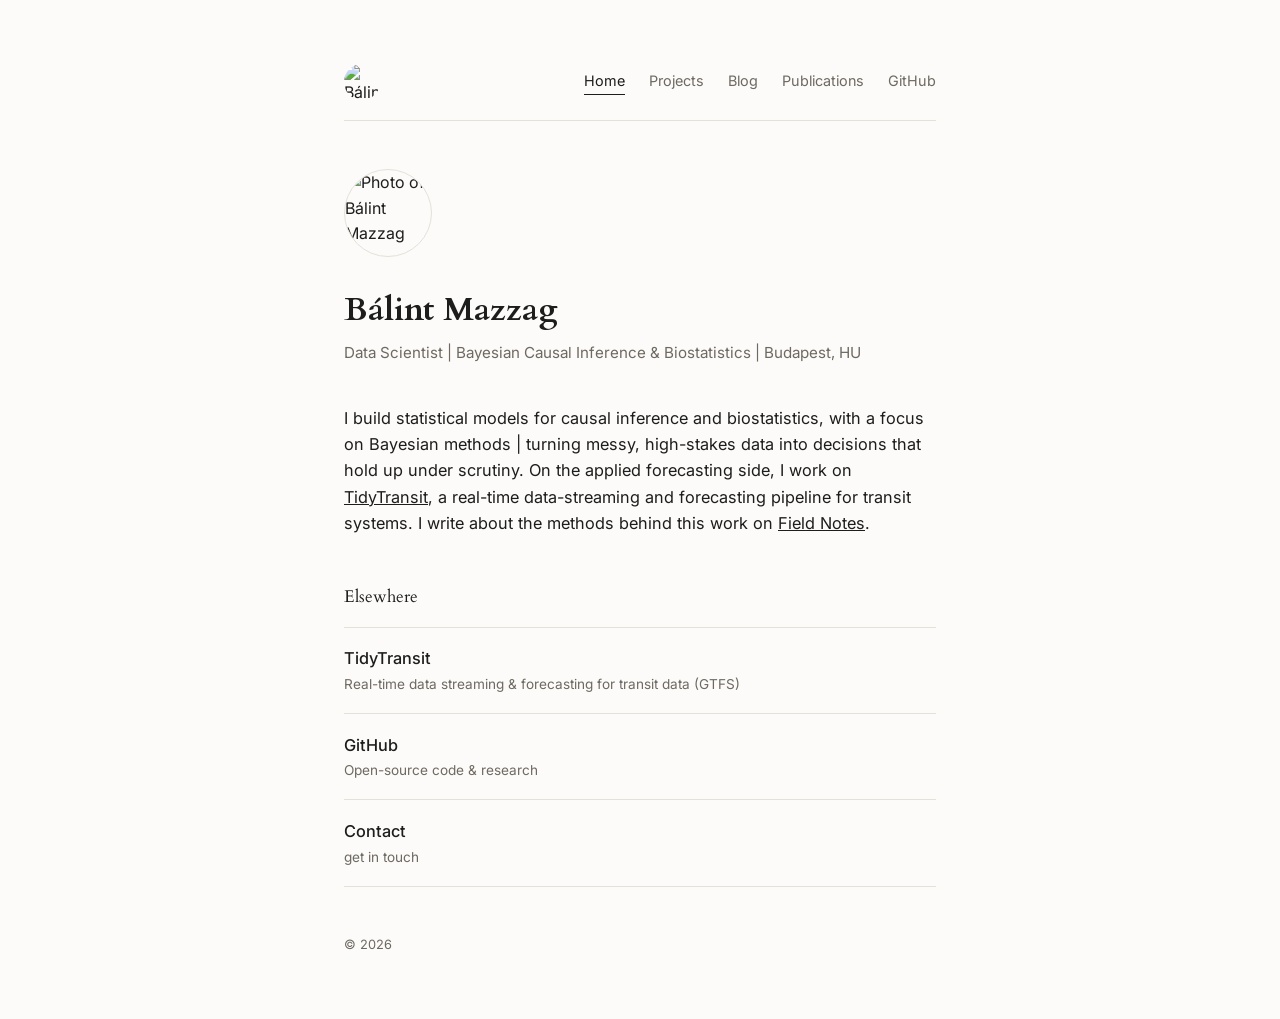
==== index.html @ 7d6cf8bb "initial commit website setup" ====
<!DOCTYPE html>
<html lang="en">
<head>
<meta charset="UTF-8">
<meta name="viewport" content="width=device-width, initial-scale=1.0">
<title>Bálint Mazzag</title>
<meta name="description" content="Data scientist working on Bayesian causal inference, biostatistics, and applied forecasting.">
<link rel="icon" type="image/png" href="logo.png">

<meta property="og:title" content="Bálint Mazzag — Data Scientist">
<meta property="og:description" content="Bayesian causal inference, biostatistics, and applied forecasting.">
<meta property="og:type" content="website">
<meta property="og:url" content="https://balintmazzag.com/">
<meta property="og:image" content="https://balintmazzag.com/logo.png">
<meta name="twitter:card" content="summary">
<meta name="twitter:title" content="Bálint Mazzag — Data Scientist">
<meta name="twitter:description" content="Bayesian causal inference, biostatistics, and applied forecasting.">
<meta name="twitter:image" content="https://balintmazzag.com/logo.png">
<link rel="preconnect" href="https://fonts.googleapis.com">
<link href="https://fonts.googleapis.com/css2?family=Cardo:wght@400;700&family=Inter:wght@400;500;600&display=swap" rel="stylesheet">
<link rel="stylesheet" href="styles.css">
</head>
<body>
<div class="wrap">

  <header class="site-header">
    <a class="site-brand" href="index.html">
      <img src="logo.png" alt="Bálint Mazzag logo">
    </a>
    <nav class="site-nav">
      <a href="index.html" class="active">Home</a>
      <a href="projects.html">Projects</a>
      <a href="https://blog.balintmazzag.com" target="_blank" rel="noopener">Blog</a>
      <a href="publications.html">Publications</a>
      <a href="https://github.com/yourusername" target="_blank" rel="noopener">GitHub</a>
    </nav>
  </header>

  <div class="hero">
    <img class="logo" src="logo.png" alt="Photo of Bálint Mazzag">
    <div class="hero-text">
      <!-- REPLACE: swap in your real name/tagline -->
      <h1>Bálint Mazzag</h1>
      <p class="tagline">Data Scientist | Bayesian Causal Inference &amp; Biostatistics | Budapest, HU</p>
    </div>
  </div>

  <p class="bio">
    I build statistical models for causal inference and biostatistics, with a focus on Bayesian
    methods | turning messy, high-stakes data into decisions that hold up under scrutiny. On the
    applied forecasting side, I work on
    <a href="https://tidytransit.balintmazzag.com" style="color: inherit;">TidyTransit</a>, a
    real-time data-streaming and forecasting pipeline for transit systems. I write about the methods
    behind this work on <a href="https://blog.balintmazzag.com" style="color: inherit;">Field Notes</a>.
  </p>

  <div class="section-label">Elsewhere</div>
  <div class="list">
    <a class="list-row" href="https://tidytransit.balintmazzag.com" target="_blank" rel="noopener">
      <div class="list-main">
        <div class="label">TidyTransit</div>
        <div class="desc">Real-time data streaming &amp; forecasting for transit data (GTFS)</div>
      </div>
    </a>
    <a class="list-row" href="https://github.com/yourusername" target="_blank" rel="noopener">
      <div class="list-main">
        <div class="label">GitHub</div>
        <div class="desc">Open-source code &amp; research</div>
      </div>
    </a>
    <a class="list-row" href="mailto:you@example.com">
      <div class="list-main">
        <div class="label">Contact</div>
        <div class="desc">get in touch</div>
      </div>
    </a>
  </div>

  <footer class="site-footer">© 2026</footer>

</div>
</body>
</html>
---- styles.css ----
/* ===================================================================
   Bálint Mazzag — shared stylesheet
   Mobile-first: base rules target small screens. The single
   min-width breakpoint below layers on desktop enhancements.
   =================================================================== */

:root {
  --paper: #FCFBF9;
  --card: #FFFFFF;
  --ink: #1D1D1B;
  --muted: #6E6A62;
  --border: #E4E1D9;
  --radius: 6px;
}

* { box-sizing: border-box; }

body {
  margin: 0;
  background: var(--paper);
  color: var(--ink);
  font-family: 'Inter', sans-serif;
  line-height: 1.6;
  font-size: 15px;
}

.wrap {
  max-width: 640px;
  margin: 0 auto;
  padding: 2rem 1.25rem 2.5rem;
}

/* ---- Header / nav (shared across all pages) ---- */
header.site-header {
  display: flex;
  justify-content: space-between;
  align-items: center;
  flex-wrap: wrap;
  gap: 0.75rem;
  border-bottom: 1px solid var(--border);
  padding-bottom: 1rem;
  margin-bottom: 2rem;
}

.site-brand {
  display: flex;
  align-items: center;
  text-decoration: none;
  color: var(--ink);
}

.site-brand img {
  width: 32px;
  height: 32px;
  border-radius: 50%;
  object-fit: cover;
  display: block;
}

nav.site-nav {
  display: flex;
  flex-wrap: wrap;
  row-gap: 0.5rem;
  column-gap: 1rem;
  font-size: 0.82rem;
}

nav.site-nav a {
  text-decoration: none;
  color: var(--muted);
  border-bottom: 1px solid transparent;
  padding-bottom: 2px;
  transition: color 0.15s ease, border-color 0.15s ease;
}

nav.site-nav a:hover,
nav.site-nav a:focus-visible {
  color: var(--ink);
}

nav.site-nav a.active {
  color: var(--ink);
  border-color: var(--ink);
}

/* ---- Hero (home page only) ---- */
.hero {
  display: flex;
  align-items: center;
  gap: 1.25rem;
  margin-bottom: 2rem;
  flex-wrap: wrap;
}

.hero img.logo {
  width: 72px;
  height: 72px;
  border-radius: 50%;
  object-fit: cover;
  border: 1px solid var(--border);
  flex-shrink: 0;
}

.hero-text h1 {
  font-family: 'Cardo', serif;
  font-size: 1.55rem;
  font-weight: 700;
  margin: 0 0 0.3rem;
}

.hero-text .tagline {
  color: var(--muted);
  font-size: 0.85rem;
  margin: 0;
}

p.bio {
  font-size: 0.98rem;
  color: var(--ink);
  max-width: 58ch;
  margin: 0 0 2.25rem;
}

.section-label {
  font-family: 'Cardo', serif;
  font-size: 1rem;
  color: var(--ink);
  margin-bottom: 0.85rem;
}

/* ---- Page title + intro (Projects / Publications) ---- */
h1.page-title {
  font-family: 'Cardo', serif;
  font-size: 1.5rem;
  font-weight: 700;
  margin: 0 0 0.65rem;
}

p.intro {
  color: var(--muted);
  max-width: 58ch;
  margin: 0 0 2rem;
  font-size: 0.95rem;
}

/* ---- Shared row-list component (Home "Elsewhere" + Projects) ---- */
.list {
  border-top: 1px solid var(--border);
}

.list-row {
  display: flex;
  flex-direction: column;
  gap: 0.4rem;
  padding: 1rem 0;
  text-decoration: none;
  color: inherit;
  border-bottom: 1px solid var(--border);
  transition: opacity 0.15s ease;
}

.list-row:hover,
.list-row:focus-visible {
  opacity: 0.65;
  outline: none;
}

.list-main .label {
  font-weight: 500;
  font-size: 0.98rem;
  margin-bottom: 0.15rem;
}

.list-main .desc {
  font-size: 0.82rem;
  color: var(--muted);
}

.status-tag {
  align-self: flex-start;
  font-size: 0.72rem;
  letter-spacing: 0.05em;
  text-transform: uppercase;
  color: var(--muted);
  border: 1px solid var(--border);
  padding: 0.25rem 0.6rem;
  border-radius: 999px;
  white-space: nowrap;
}

/* ---- Publications: citation-style rows ---- */
.pub-list {
  border-top: 1px solid var(--border);
}

.pub-row {
  display: block;
  padding: 1rem 0;
  text-decoration: none;
  color: inherit;
  border-bottom: 1px solid var(--border);
  transition: opacity 0.15s ease;
}

.pub-row:hover,
.pub-row:focus-visible {
  opacity: 0.65;
  outline: none;
}

.pub-title {
  font-family: 'Cardo', serif;
  font-size: 1rem;
  margin-bottom: 0.3rem;
}

.pub-meta {
  font-size: 0.82rem;
  color: var(--muted);
}

footer.site-footer {
  margin-top: 2.5rem;
  font-size: 0.8rem;
  color: var(--muted);
}

/* ===================================================================
   Desktop enhancement layer — everything above already works
   standalone on mobile; this just gives it more room to breathe.
   =================================================================== */
@media (min-width: 640px) {
  body { font-size: 16px; }

  .wrap { padding: 4rem 1.5rem 4rem; }

  header.site-header {
    margin-bottom: 3rem;
    padding-bottom: 1.25rem;
  }

  .site-brand img { width: 36px; height: 36px; }

  nav.site-nav {
    font-size: 0.9rem;
    column-gap: 1.5rem;
  }

  .hero {
    gap: 1.75rem;
    margin-bottom: 2.5rem;
  }

  .hero img.logo { width: 88px; height: 88px; }

  .hero-text h1 { font-size: 2rem; }
  .hero-text .tagline { font-size: 0.95rem; }

  p.bio {
    font-size: 1.02rem;
    margin-bottom: 3rem;
  }

  .section-label {
    font-size: 1.05rem;
    margin-bottom: 1rem;
  }

  h1.page-title {
    font-size: 1.8rem;
    margin-bottom: 0.75rem;
  }

  p.intro {
    font-size: 1rem;
    margin-bottom: 2.5rem;
  }

  .list-row {
    flex-direction: row;
    justify-content: space-between;
    align-items: center;
    gap: 1rem;
    padding: 1.1rem 0;
  }

  .status-tag { align-self: center; }

  .list-main .label { font-size: 1.02rem; }
  .list-main .desc { font-size: 0.85rem; }

  .pub-row { padding: 1.15rem 0; }
  .pub-title { font-size: 1.05rem; }
  .pub-meta { font-size: 0.85rem; }

  footer.site-footer { margin-top: 3rem; }
}
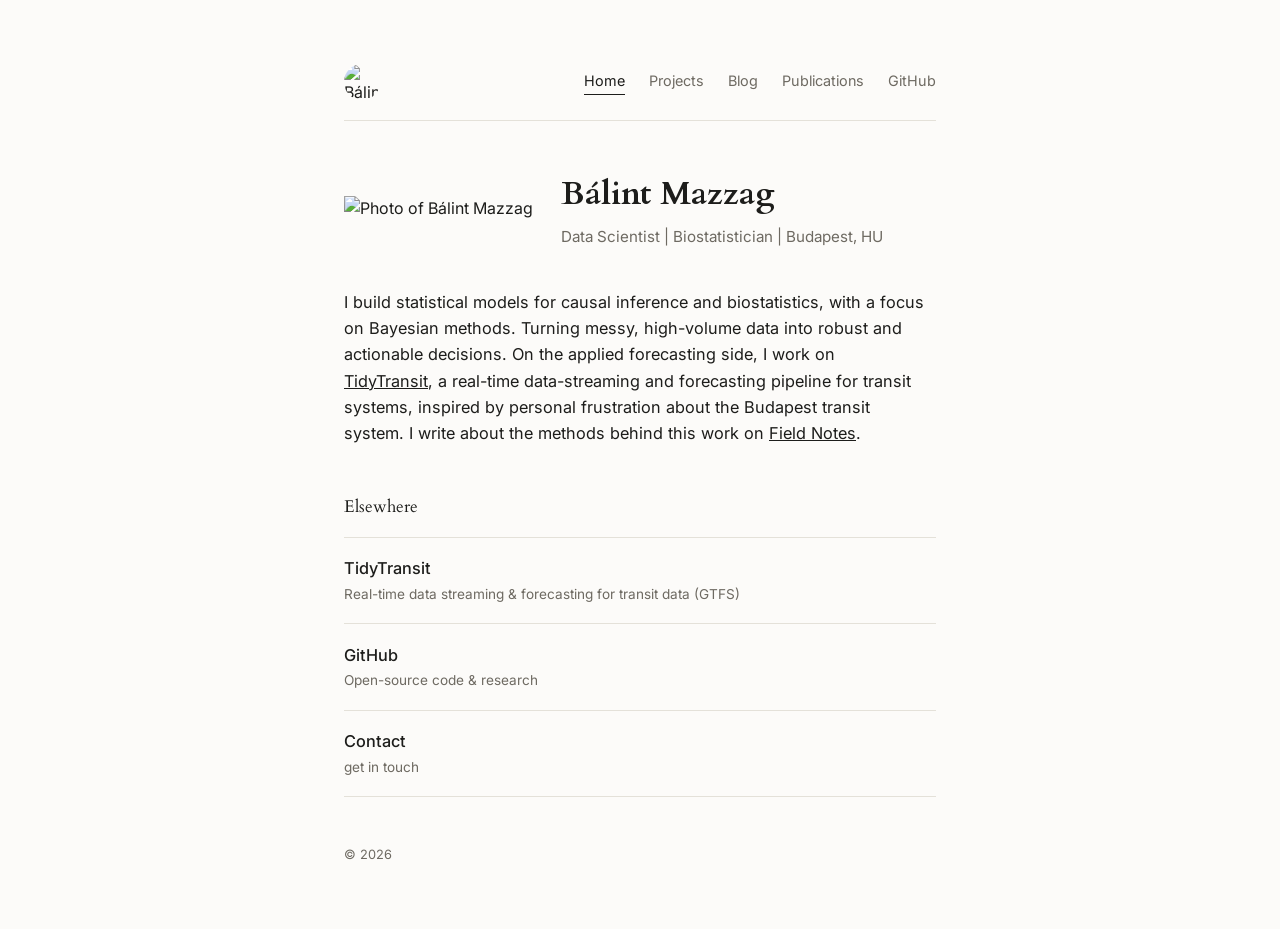
==== commit 025ef89c: "update website" ====
--- a/index.html
+++ b/index.html
@@ -32,25 +32,24 @@
       <a href="projects.html">Projects</a>
       <a href="https://blog.balintmazzag.com" target="_blank" rel="noopener">Blog</a>
       <a href="publications.html">Publications</a>
-      <a href="https://github.com/yourusername" target="_blank" rel="noopener">GitHub</a>
+      <a href="https://github.com/mbalint9901" target="_blank" rel="noopener">GitHub</a>
     </nav>
   </header>
 
   <div class="hero">
-    <img class="logo" src="logo.png" alt="Photo of Bálint Mazzag">
+    <img class="portrait" src="portrait.jpg" alt="Photo of Bálint Mazzag">
     <div class="hero-text">
-      <!-- REPLACE: swap in your real name/tagline -->
       <h1>Bálint Mazzag</h1>
-      <p class="tagline">Data Scientist | Bayesian Causal Inference &amp; Biostatistics | Budapest, HU</p>
+      <p class="tagline">Data Scientist | Biostatistician | Budapest, HU</p>
     </div>
   </div>
 
   <p class="bio">
     I build statistical models for causal inference and biostatistics, with a focus on Bayesian
-    methods | turning messy, high-stakes data into decisions that hold up under scrutiny. On the
+    methods. Turning messy, high-volume data into robust and actionable decisions. On the
     applied forecasting side, I work on
     <a href="https://tidytransit.balintmazzag.com" style="color: inherit;">TidyTransit</a>, a
-    real-time data-streaming and forecasting pipeline for transit systems. I write about the methods
+    real-time data-streaming and forecasting pipeline for transit systems, inspired by personal frustration about the Budapest transit system. I write about the methods
     behind this work on <a href="https://blog.balintmazzag.com" style="color: inherit;">Field Notes</a>.
   </p>
 
@@ -62,13 +61,13 @@
         <div class="desc">Real-time data streaming &amp; forecasting for transit data (GTFS)</div>
       </div>
     </a>
-    <a class="list-row" href="https://github.com/yourusername" target="_blank" rel="noopener">
+    <a class="list-row" href="https://github.com/mbalint9901" target="_blank" rel="noopener">
       <div class="list-main">
         <div class="label">GitHub</div>
         <div class="desc">Open-source code &amp; research</div>
       </div>
     </a>
-    <a class="list-row" href="mailto:you@example.com">
+    <a class="list-row" href="mailto:mbalint9901@gmail.com">
       <div class="list-main">
         <div class="label">Contact</div>
         <div class="desc">get in touch</div>
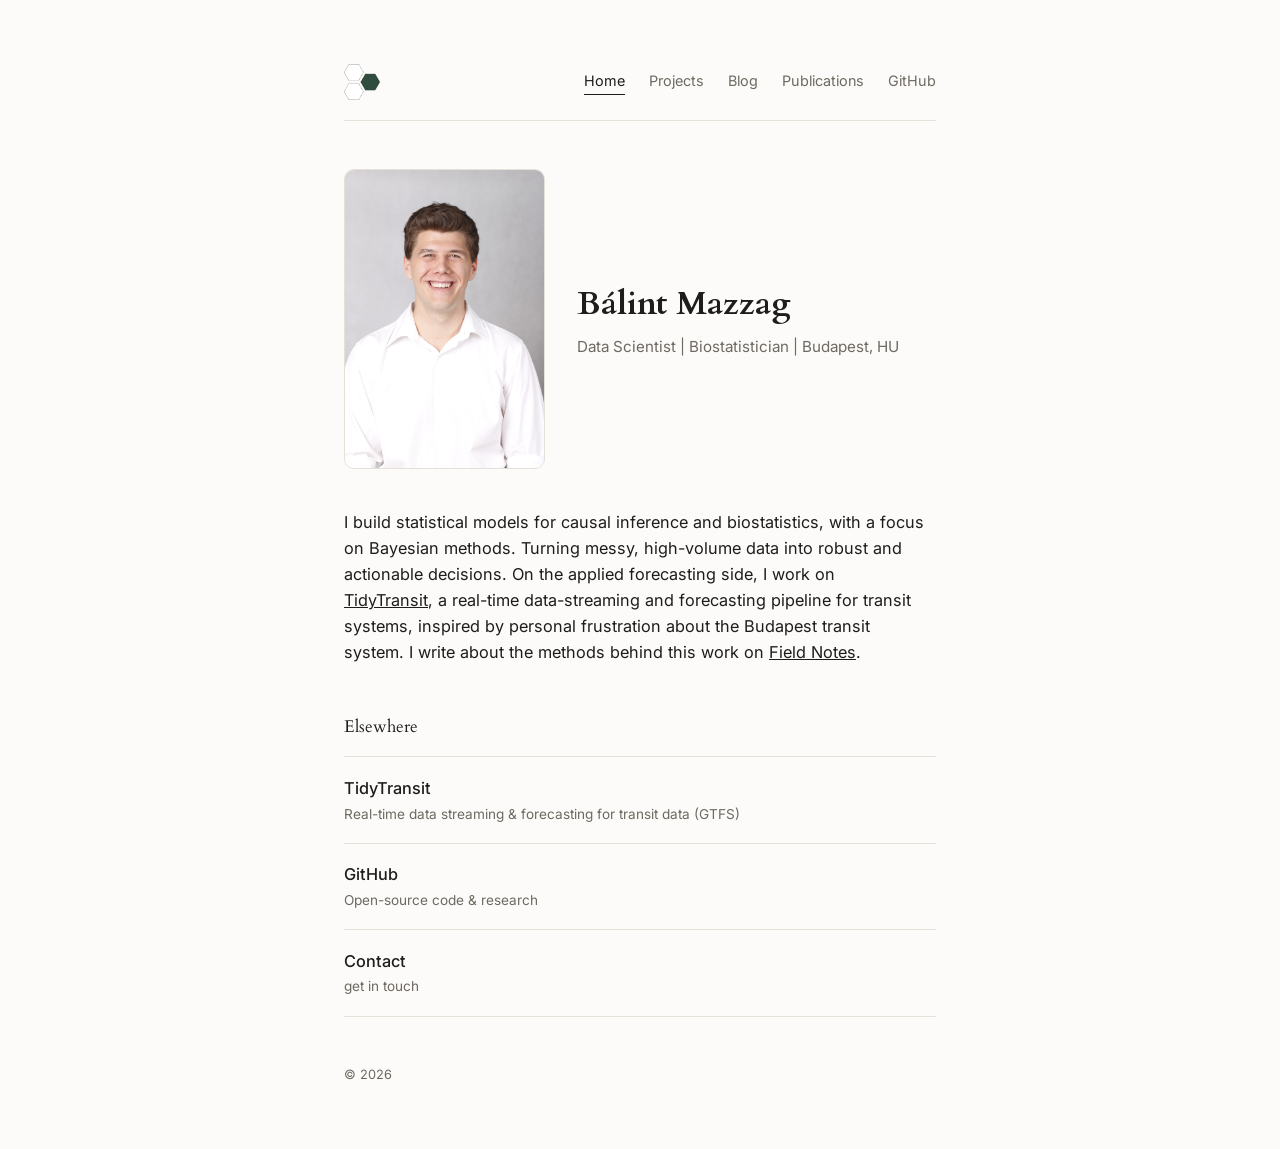
==== commit f0a41a5f: "update links" ====
--- a/index.html
+++ b/index.html
@@ -5,27 +5,27 @@
 <meta name="viewport" content="width=device-width, initial-scale=1.0">
 <title>Bálint Mazzag</title>
 <meta name="description" content="Data scientist working on Bayesian causal inference, biostatistics, and applied forecasting.">
-<link rel="icon" type="image/png" href="logo.png">
+<link rel="icon" type="image/png" href="assets/images/logo.png">
 
 <meta property="og:title" content="Bálint Mazzag — Data Scientist">
 <meta property="og:description" content="Bayesian causal inference, biostatistics, and applied forecasting.">
 <meta property="og:type" content="website">
 <meta property="og:url" content="https://balintmazzag.com/">
-<meta property="og:image" content="https://balintmazzag.com/logo.png">
+<meta property="og:image" content="https://balintmazzag.com/assets/images/logo.png">
 <meta name="twitter:card" content="summary">
 <meta name="twitter:title" content="Bálint Mazzag — Data Scientist">
 <meta name="twitter:description" content="Bayesian causal inference, biostatistics, and applied forecasting.">
-<meta name="twitter:image" content="https://balintmazzag.com/logo.png">
+<meta name="twitter:image" content="https://balintmazzag.com/assets/images/logo.png">
 <link rel="preconnect" href="https://fonts.googleapis.com">
 <link href="https://fonts.googleapis.com/css2?family=Cardo:wght@400;700&family=Inter:wght@400;500;600&display=swap" rel="stylesheet">
-<link rel="stylesheet" href="styles.css">
+<link rel="stylesheet" href="assets/css/styles.css">
 </head>
 <body>
 <div class="wrap">
 
   <header class="site-header">
     <a class="site-brand" href="index.html">
-      <img src="logo.png" alt="Bálint Mazzag logo">
+      <img src="assets/images/logo.png" alt="Bálint Mazzag logo">
     </a>
     <nav class="site-nav">
       <a href="index.html" class="active">Home</a>
@@ -37,7 +37,7 @@
   </header>
 
   <div class="hero">
-    <img class="portrait" src="portrait.jpg" alt="Photo of Bálint Mazzag">
+    <img class="portrait" src="assets/images/portrait.jpg" alt="Portrait photo">
     <div class="hero-text">
       <h1>Bálint Mazzag</h1>
       <p class="tagline">Data Scientist | Biostatistician | Budapest, HU</p>
--- a/assets/css/styles.css
+++ b/assets/css/styles.css
@@ -0,0 +1,298 @@
+/* ===================================================================
+   Bálint Mazzag — shared stylesheet
+   Mobile-first: base rules target small screens. The single
+   min-width breakpoint below layers on desktop enhancements.
+   =================================================================== */
+
+:root {
+  --paper: #FCFBF9;
+  --card: #FFFFFF;
+  --ink: #1D1D1B;
+  --muted: #6E6A62;
+  --border: #E4E1D9;
+  --radius: 6px;
+}
+
+* { box-sizing: border-box; }
+
+body {
+  margin: 0;
+  background: var(--paper);
+  color: var(--ink);
+  font-family: 'Inter', sans-serif;
+  line-height: 1.6;
+  font-size: 15px;
+}
+
+.wrap {
+  max-width: 640px;
+  margin: 0 auto;
+  padding: 2rem 1.25rem 2.5rem;
+}
+
+/* ---- Header / nav (shared across all pages) ---- */
+header.site-header {
+  display: flex;
+  justify-content: space-between;
+  align-items: center;
+  flex-wrap: wrap;
+  gap: 0.75rem;
+  border-bottom: 1px solid var(--border);
+  padding-bottom: 1rem;
+  margin-bottom: 2rem;
+}
+
+.site-brand {
+  display: flex;
+  align-items: center;
+  text-decoration: none;
+  color: var(--ink);
+}
+
+.site-brand img {
+  width: 32px;
+  height: 32px;
+  border-radius: 0;
+  object-fit: cover;
+  display: block;
+}
+
+nav.site-nav {
+  display: flex;
+  flex-wrap: wrap;
+  row-gap: 0.5rem;
+  column-gap: 1rem;
+  font-size: 0.82rem;
+}
+
+nav.site-nav a {
+  text-decoration: none;
+  color: var(--muted);
+  border-bottom: 1px solid transparent;
+  padding-bottom: 2px;
+  transition: color 0.15s ease, border-color 0.15s ease;
+}
+
+nav.site-nav a:hover,
+nav.site-nav a:focus-visible {
+  color: var(--ink);
+}
+
+nav.site-nav a.active {
+  color: var(--ink);
+  border-color: var(--ink);
+}
+
+/* ---- Hero (home page only) ---- */
+.hero {
+  display: flex;
+  flex-direction: column;
+  align-items: flex-start;
+  gap: 1.25rem;
+  margin-bottom: 2rem;
+}
+
+.hero img.portrait {
+  max-height: 300px;
+  width: auto;
+  max-width: 100%;
+  border-radius: 10px;
+  border: 1px solid var(--border);
+  flex-shrink: 0;
+  display: block;
+}
+
+.hero-text h1 {
+  font-family: 'Cardo', serif;
+  font-size: 1.55rem;
+  font-weight: 700;
+  margin: 0 0 0.3rem;
+}
+
+.hero-text .tagline {
+  color: var(--muted);
+  font-size: 0.85rem;
+  margin: 0;
+}
+
+p.bio {
+  font-size: 0.98rem;
+  color: var(--ink);
+  max-width: 58ch;
+  margin: 0 0 2.25rem;
+}
+
+.section-label {
+  font-family: 'Cardo', serif;
+  font-size: 1rem;
+  color: var(--ink);
+  margin-bottom: 0.85rem;
+}
+
+/* ---- Page title + intro (Projects / Publications) ---- */
+h1.page-title {
+  font-family: 'Cardo', serif;
+  font-size: 1.5rem;
+  font-weight: 700;
+  margin: 0 0 0.65rem;
+}
+
+p.intro {
+  color: var(--muted);
+  max-width: 58ch;
+  margin: 0 0 2rem;
+  font-size: 0.95rem;
+}
+
+/* ---- Shared row-list component (Home "Elsewhere" + Projects) ---- */
+.list {
+  border-top: 1px solid var(--border);
+}
+
+.list-row {
+  display: flex;
+  flex-direction: column;
+  gap: 0.4rem;
+  padding: 1rem 0;
+  text-decoration: none;
+  color: inherit;
+  border-bottom: 1px solid var(--border);
+  transition: opacity 0.15s ease;
+}
+
+.list-row:hover,
+.list-row:focus-visible {
+  opacity: 0.65;
+  outline: none;
+}
+
+.list-main .label {
+  font-weight: 500;
+  font-size: 0.98rem;
+  margin-bottom: 0.15rem;
+}
+
+.list-main .desc {
+  font-size: 0.82rem;
+  color: var(--muted);
+}
+
+.status-tag {
+  align-self: flex-start;
+  font-size: 0.72rem;
+  letter-spacing: 0.05em;
+  text-transform: uppercase;
+  color: var(--muted);
+  border: 1px solid var(--border);
+  padding: 0.25rem 0.6rem;
+  border-radius: 999px;
+  white-space: nowrap;
+}
+
+/* ---- Publications: citation-style rows ---- */
+.pub-list {
+  border-top: 1px solid var(--border);
+}
+
+.pub-row {
+  display: block;
+  padding: 1rem 0;
+  text-decoration: none;
+  color: inherit;
+  border-bottom: 1px solid var(--border);
+  transition: opacity 0.15s ease;
+}
+
+.pub-row:hover,
+.pub-row:focus-visible {
+  opacity: 0.65;
+  outline: none;
+}
+
+.pub-title {
+  font-family: 'Cardo', serif;
+  font-size: 1rem;
+  margin-bottom: 0.3rem;
+}
+
+.pub-meta {
+  font-size: 0.82rem;
+  color: var(--muted);
+}
+
+footer.site-footer {
+  margin-top: 2.5rem;
+  font-size: 0.8rem;
+  color: var(--muted);
+}
+
+/* ===================================================================
+   Desktop enhancement layer — everything above already works
+   standalone on mobile; this just gives it more room to breathe.
+   =================================================================== */
+@media (min-width: 640px) {
+  body { font-size: 16px; }
+
+  .wrap { padding: 4rem 1.5rem 4rem; }
+
+  header.site-header {
+    margin-bottom: 3rem;
+    padding-bottom: 1.25rem;
+  }
+
+  .site-brand img { width: 36px; height: 36px; }
+
+  nav.site-nav {
+    font-size: 0.9rem;
+    column-gap: 1.5rem;
+  }
+
+  .hero {
+    flex-direction: row;
+    align-items: center;
+    gap: 2rem;
+    margin-bottom: 2.5rem;
+  }
+
+  .hero-text h1 { font-size: 2rem; }
+  .hero-text .tagline { font-size: 0.95rem; }
+
+  p.bio {
+    font-size: 1.02rem;
+    margin-bottom: 3rem;
+  }
+
+  .section-label {
+    font-size: 1.05rem;
+    margin-bottom: 1rem;
+  }
+
+  h1.page-title {
+    font-size: 1.8rem;
+    margin-bottom: 0.75rem;
+  }
+
+  p.intro {
+    font-size: 1rem;
+    margin-bottom: 2.5rem;
+  }
+
+  .list-row {
+    flex-direction: row;
+    justify-content: space-between;
+    align-items: center;
+    gap: 1rem;
+    padding: 1.1rem 0;
+  }
+
+  .status-tag { align-self: center; }
+
+  .list-main .label { font-size: 1.02rem; }
+  .list-main .desc { font-size: 0.85rem; }
+
+  .pub-row { padding: 1.15rem 0; }
+  .pub-title { font-size: 1.05rem; }
+  .pub-meta { font-size: 0.85rem; }
+
+  footer.site-footer { margin-top: 3rem; }
+}
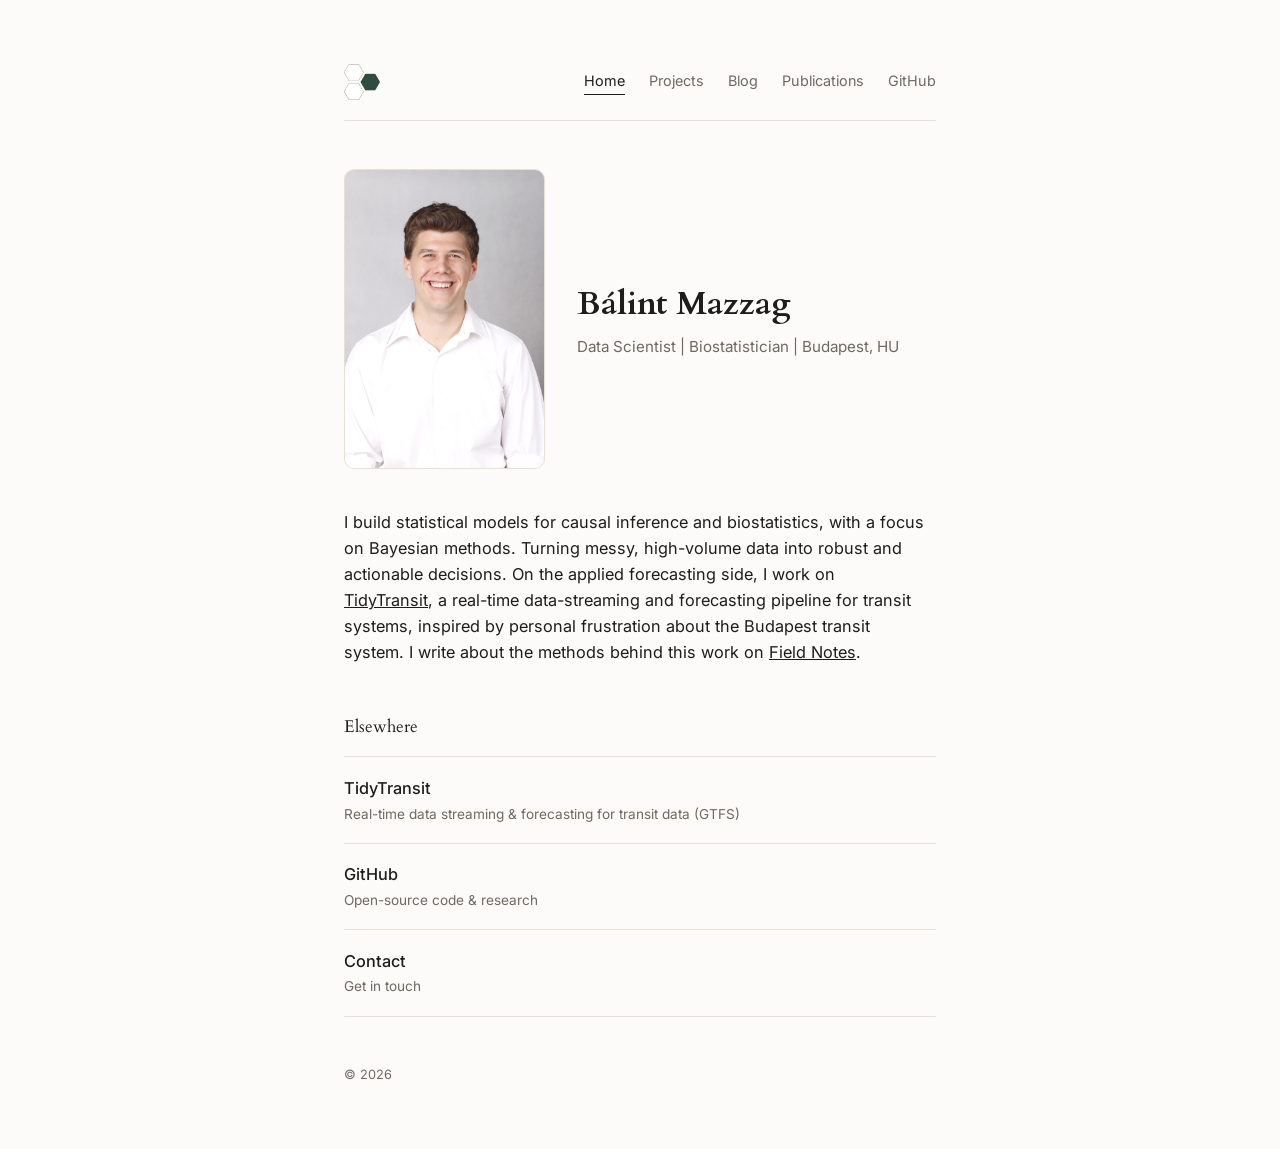
==== commit 2b6ed9ad: "update hrefs" ====
--- a/index.html
+++ b/index.html
@@ -70,7 +70,7 @@
     <a class="list-row" href="mailto:mbalint9901@gmail.com">
       <div class="list-main">
         <div class="label">Contact</div>
-        <div class="desc">get in touch</div>
+        <div class="desc">Get in touch</div>
       </div>
     </a>
   </div>
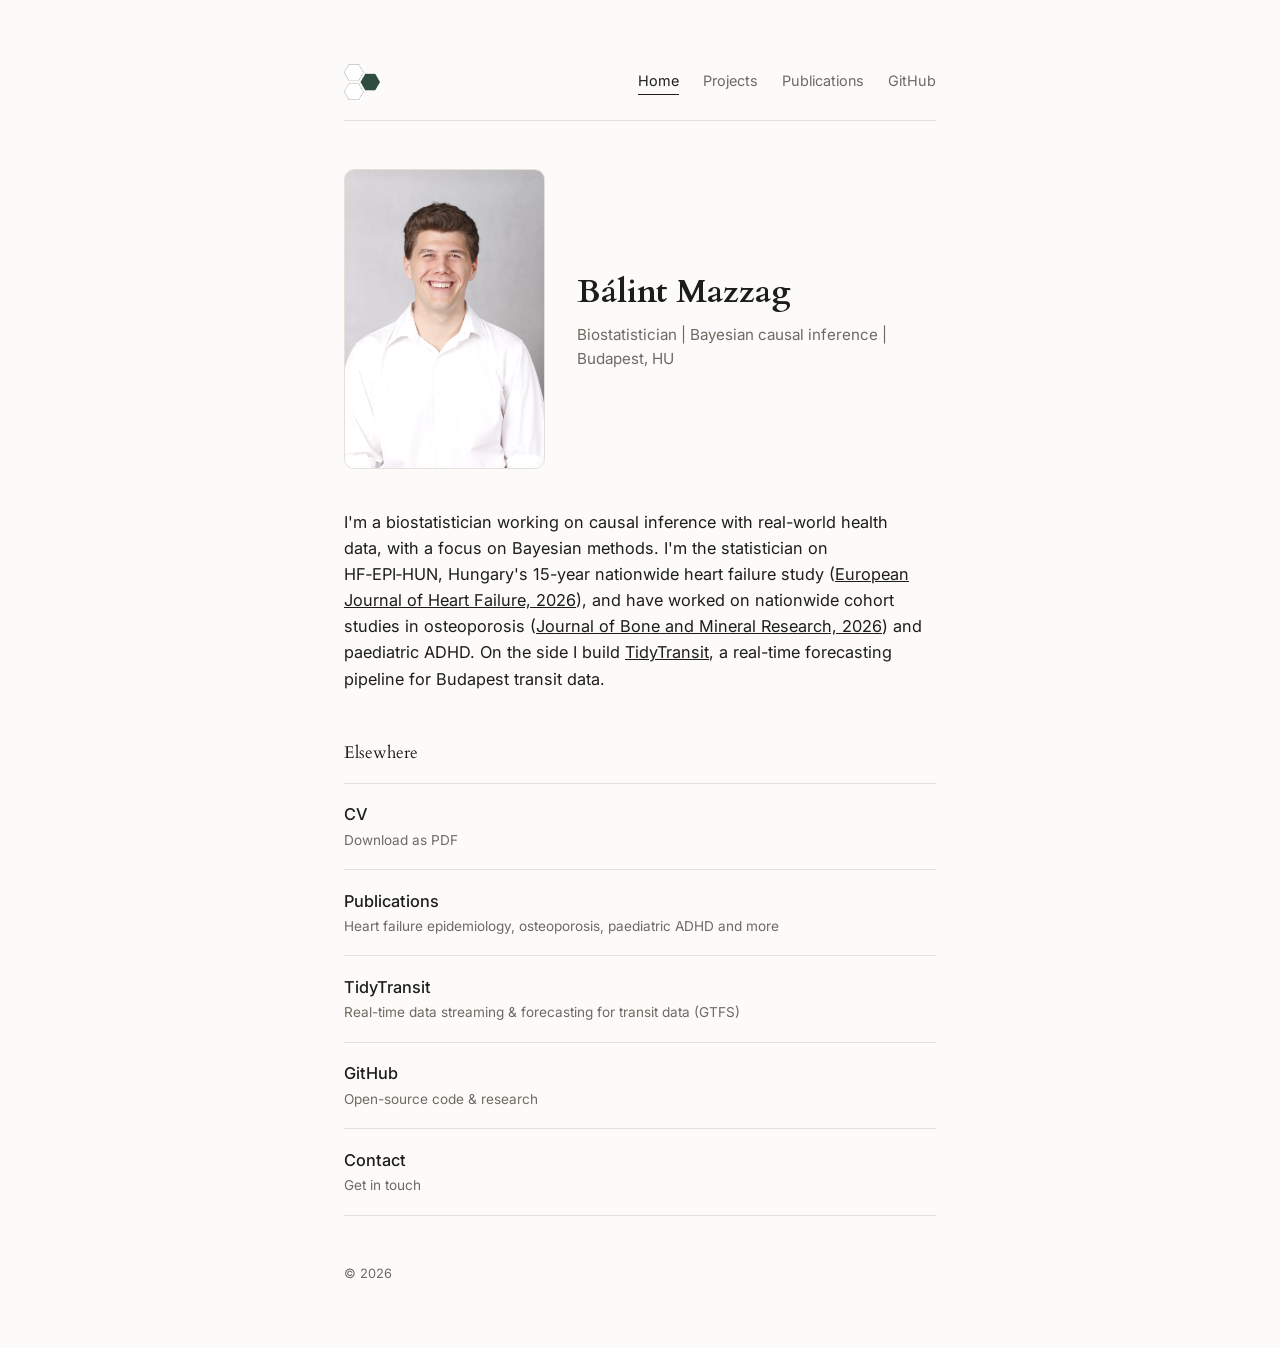
==== commit e8c02d85: "Reposition site as biostatistician; restructure publications; add CV - Home: "Biostatistician" headl" ====
--- a/index.html
+++ b/index.html
@@ -4,18 +4,20 @@
 <meta charset="UTF-8">
 <meta name="viewport" content="width=device-width, initial-scale=1.0">
 <title>Bálint Mazzag</title>
-<meta name="description" content="Data scientist working on Bayesian causal inference, biostatistics, and applied forecasting.">
+<meta name="description" content="Biostatistician working on Bayesian causal inference with real-world health data. Statistician on HF-EPI-HUN, Hungary's 15-year nationwide heart failure study.">
+<link rel="canonical" href="https://balintmazzag.com/">
 <link rel="icon" type="image/png" href="assets/images/logo.png">
 
-<meta property="og:title" content="Bálint Mazzag — Data Scientist">
-<meta property="og:description" content="Bayesian causal inference, biostatistics, and applied forecasting.">
+<meta property="og:title" content="Bálint Mazzag - Biostatistician">
+<meta property="og:description" content="Bayesian causal inference with real-world health data: heart failure epidemiology, osteoporosis and paediatric ADHD.">
 <meta property="og:type" content="website">
 <meta property="og:url" content="https://balintmazzag.com/">
-<meta property="og:image" content="https://balintmazzag.com/assets/images/logo.png">
+<meta property="og:image" content="https://balintmazzag.com/assets/images/portrait.jpg">
+<meta property="og:image:alt" content="Portrait of Bálint Mazzag">
 <meta name="twitter:card" content="summary">
-<meta name="twitter:title" content="Bálint Mazzag — Data Scientist">
-<meta name="twitter:description" content="Bayesian causal inference, biostatistics, and applied forecasting.">
-<meta name="twitter:image" content="https://balintmazzag.com/assets/images/logo.png">
+<meta name="twitter:title" content="Bálint Mazzag - Biostatistician">
+<meta name="twitter:description" content="Bayesian causal inference with real-world health data: heart failure epidemiology, osteoporosis and paediatric ADHD.">
+<meta name="twitter:image" content="https://balintmazzag.com/assets/images/portrait.jpg">
 <link rel="preconnect" href="https://fonts.googleapis.com">
 <link href="https://fonts.googleapis.com/css2?family=Cardo:wght@400;700&family=Inter:wght@400;500;600&display=swap" rel="stylesheet">
 <link rel="stylesheet" href="assets/css/styles.css">
@@ -30,31 +32,44 @@
     <nav class="site-nav">
       <a href="index.html" class="active">Home</a>
       <a href="projects.html">Projects</a>
-      <a href="https://blog.balintmazzag.com" target="_blank" rel="noopener">Blog</a>
       <a href="publications.html">Publications</a>
       <a href="https://github.com/mbalint9901" target="_blank" rel="noopener">GitHub</a>
     </nav>
   </header>
 
   <div class="hero">
-    <img class="portrait" src="assets/images/portrait.jpg" alt="Portrait photo">
+    <img class="portrait" src="assets/images/portrait.jpg" alt="Portrait of Bálint Mazzag">
     <div class="hero-text">
       <h1>Bálint Mazzag</h1>
-      <p class="tagline">Data Scientist | Biostatistician | Budapest, HU</p>
+      <p class="tagline">Biostatistician | Bayesian causal inference | Budapest, HU</p>
     </div>
   </div>
 
   <p class="bio">
-    I build statistical models for causal inference and biostatistics, with a focus on Bayesian
-    methods. Turning messy, high-volume data into robust and actionable decisions. On the
-    applied forecasting side, I work on
-    <a href="https://tidytransit.balintmazzag.com" style="color: inherit;">TidyTransit</a>, a
-    real-time data-streaming and forecasting pipeline for transit systems, inspired by personal frustration about the Budapest transit system. I write about the methods
-    behind this work on <a href="https://blog.balintmazzag.com" style="color: inherit;">Field Notes</a>.
+    I'm a biostatistician working on causal inference with real-world health data, with a focus on
+    Bayesian methods. I'm the statistician on HF&#8209;EPI&#8209;HUN, Hungary's 15-year nationwide heart failure
+    study (<a href="https://doi.org/10.1093/ejhf/xuag189" style="color: inherit;">European Journal of Heart Failure, 2026</a>),
+    and have worked on nationwide cohort studies in osteoporosis
+    (<a href="https://doi.org/10.1093/jbmr/zjag156" style="color: inherit;">Journal of Bone and Mineral Research, 2026</a>)
+    and paediatric ADHD. On the side I build
+    <a href="https://tidytransit.balintmazzag.com" style="color: inherit;">TidyTransit</a>, a real-time
+    forecasting pipeline for Budapest transit data.
   </p>
 
   <div class="section-label">Elsewhere</div>
   <div class="list">
+    <a class="list-row" href="assets/cv/Balint_Mazzag_CV.pdf" download>
+      <div class="list-main">
+        <div class="label">CV</div>
+        <div class="desc">Download as PDF</div>
+      </div>
+    </a>
+    <a class="list-row" href="publications.html">
+      <div class="list-main">
+        <div class="label">Publications</div>
+        <div class="desc">Heart failure epidemiology, osteoporosis, paediatric ADHD and more</div>
+      </div>
+    </a>
     <a class="list-row" href="https://tidytransit.balintmazzag.com" target="_blank" rel="noopener">
       <div class="list-main">
         <div class="label">TidyTransit</div>
@@ -67,7 +82,7 @@
         <div class="desc">Open-source code &amp; research</div>
       </div>
     </a>
-    <a class="list-row" href="mailto:mbalint9901@gmail.com">
+    <a class="list-row" href="mailto:balint.mazzag@gmail.com">
       <div class="list-main">
         <div class="label">Contact</div>
         <div class="desc">Get in touch</div>
--- a/assets/css/styles.css
+++ b/assets/css/styles.css
@@ -125,8 +125,14 @@
 .section-label {
   font-family: 'Cardo', serif;
   font-size: 1rem;
-  color: var(--ink);
-  margin-bottom: 0.85rem;
+  font-weight: 400;
+  color: var(--ink);
+  margin: 0 0 0.85rem;
+}
+
+/* Section headings that follow a list (Publications page) */
+.pub-list + .section-label {
+  margin-top: 2.25rem;
 }
 
 /* ---- Page title + intro (Projects / Publications) ---- */
@@ -209,6 +215,17 @@
   outline: none;
 }
 
+.pub-authors {
+  font-size: 0.82rem;
+  color: var(--muted);
+  margin-bottom: 0.2rem;
+}
+
+.pub-authors strong {
+  color: var(--ink);
+  font-weight: 600;
+}
+
 .pub-title {
   font-family: 'Cardo', serif;
   font-size: 1rem;
@@ -292,7 +309,9 @@
 
   .pub-row { padding: 1.15rem 0; }
   .pub-title { font-size: 1.05rem; }
-  .pub-meta { font-size: 0.85rem; }
+  .pub-meta,
+  .pub-authors { font-size: 0.85rem; }
+  .pub-list + .section-label { margin-top: 2.75rem; }
 
   footer.site-footer { margin-top: 3rem; }
 }
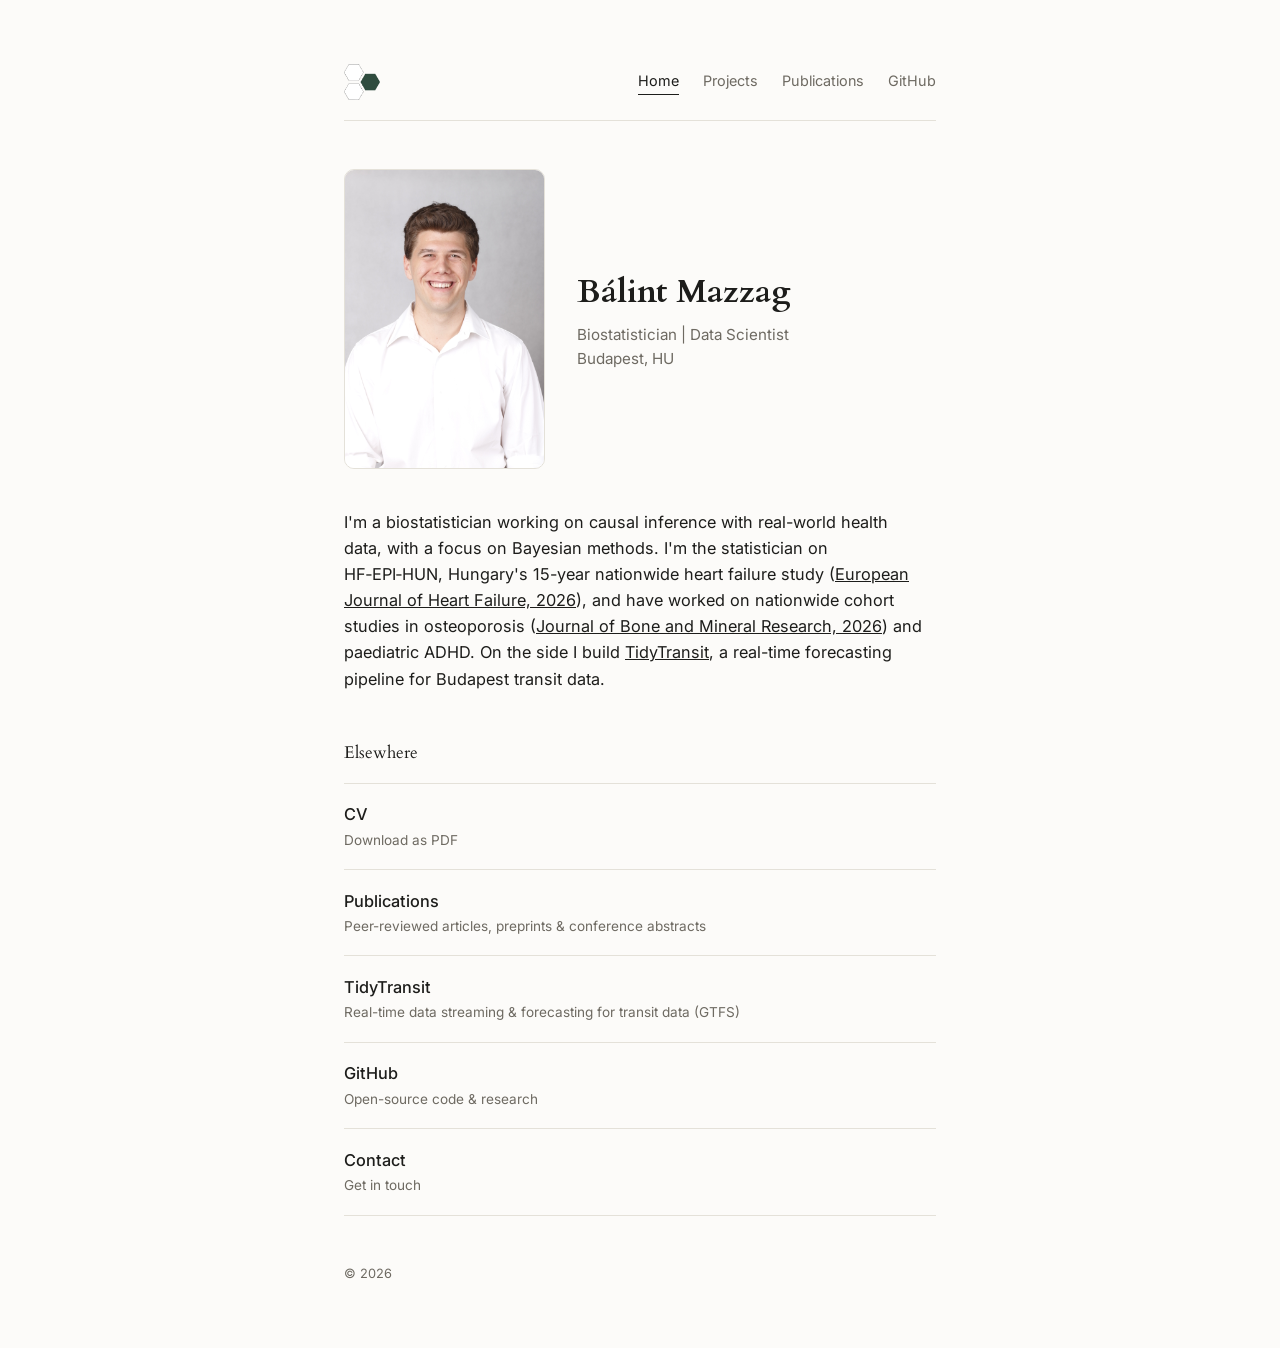
==== commit 9aa71614: "Home: tagline "Biostatistician | Data Scientist", general Publications blurb Co-Authored-By: Claude " ====
--- a/index.html
+++ b/index.html
@@ -41,7 +41,7 @@
     <img class="portrait" src="assets/images/portrait.jpg" alt="Portrait of Bálint Mazzag">
     <div class="hero-text">
       <h1>Bálint Mazzag</h1>
-      <p class="tagline">Biostatistician | Bayesian causal inference | Budapest, HU</p>
+      <p class="tagline">Biostatistician | Data Scientist<br>Budapest, HU</p>
     </div>
   </div>
 
@@ -58,7 +58,7 @@
 
   <div class="section-label">Elsewhere</div>
   <div class="list">
-    <a class="list-row" href="assets/cv/Balint_Mazzag_CV.pdf" download>
+    <a class="list-row" href="cv/Balint_Mazzag_CV.pdf" download>
       <div class="list-main">
         <div class="label">CV</div>
         <div class="desc">Download as PDF</div>
@@ -67,7 +67,7 @@
     <a class="list-row" href="publications.html">
       <div class="list-main">
         <div class="label">Publications</div>
-        <div class="desc">Heart failure epidemiology, osteoporosis, paediatric ADHD and more</div>
+        <div class="desc">Peer-reviewed articles, preprints &amp; conference abstracts</div>
       </div>
     </a>
     <a class="list-row" href="https://tidytransit.balintmazzag.com" target="_blank" rel="noopener">
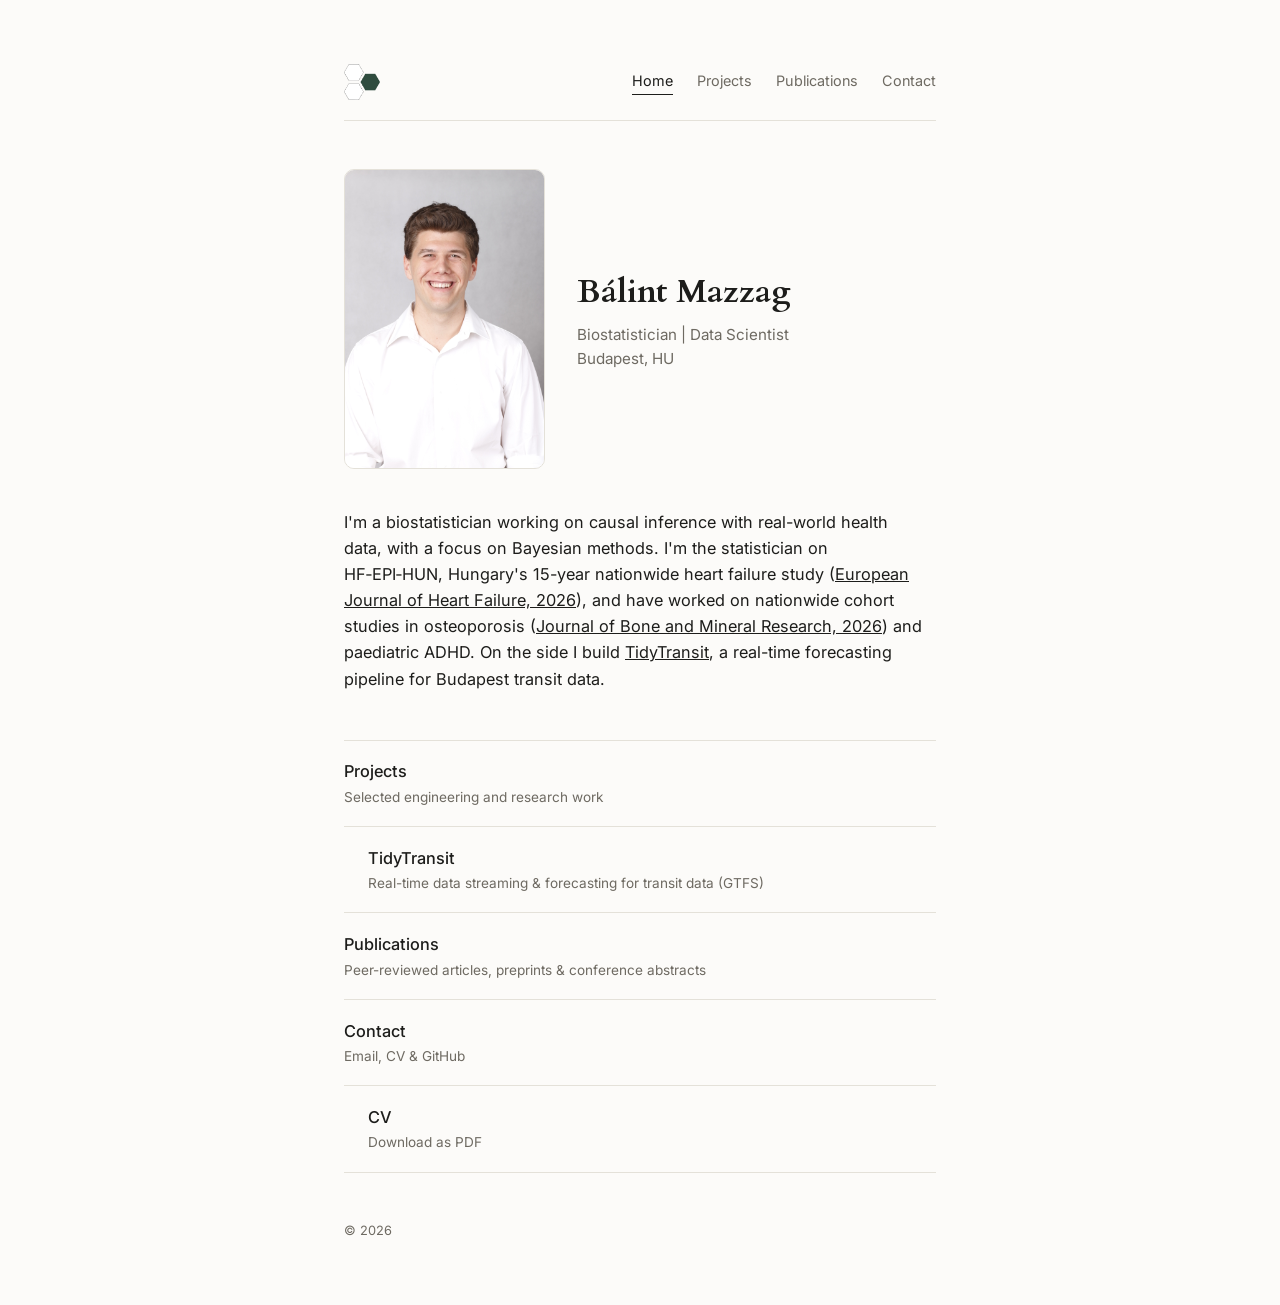
==== commit df877973: "Add contact page; home lists site sections with indented sub-items - Nav: GitHub replaced by Contact" ====
--- a/index.html
+++ b/index.html
@@ -33,7 +33,7 @@
       <a href="index.html" class="active">Home</a>
       <a href="projects.html">Projects</a>
       <a href="publications.html">Publications</a>
-      <a href="https://github.com/mbalint9901" target="_blank" rel="noopener">GitHub</a>
+      <a href="contact.html">Contact</a>
     </nav>
   </header>
 
@@ -56,12 +56,17 @@
     forecasting pipeline for Budapest transit data.
   </p>
 
-  <div class="section-label">Elsewhere</div>
   <div class="list">
-    <a class="list-row" href="cv/Balint_Mazzag_CV.pdf" download>
+    <a class="list-row" href="projects.html">
       <div class="list-main">
-        <div class="label">CV</div>
-        <div class="desc">Download as PDF</div>
+        <div class="label">Projects</div>
+        <div class="desc">Selected engineering and research work</div>
+      </div>
+    </a>
+    <a class="list-row list-sub" href="https://tidytransit.balintmazzag.com" target="_blank" rel="noopener">
+      <div class="list-main">
+        <div class="label">TidyTransit</div>
+        <div class="desc">Real-time data streaming &amp; forecasting for transit data (GTFS)</div>
       </div>
     </a>
     <a class="list-row" href="publications.html">
@@ -70,22 +75,16 @@
         <div class="desc">Peer-reviewed articles, preprints &amp; conference abstracts</div>
       </div>
     </a>
-    <a class="list-row" href="https://tidytransit.balintmazzag.com" target="_blank" rel="noopener">
+    <a class="list-row" href="contact.html">
       <div class="list-main">
-        <div class="label">TidyTransit</div>
-        <div class="desc">Real-time data streaming &amp; forecasting for transit data (GTFS)</div>
+        <div class="label">Contact</div>
+        <div class="desc">Email, CV &amp; GitHub</div>
       </div>
     </a>
-    <a class="list-row" href="https://github.com/mbalint9901" target="_blank" rel="noopener">
+    <a class="list-row list-sub" href="cv/Balint_Mazzag_CV.pdf" download>
       <div class="list-main">
-        <div class="label">GitHub</div>
-        <div class="desc">Open-source code &amp; research</div>
-      </div>
-    </a>
-    <a class="list-row" href="mailto:balint.mazzag@gmail.com">
-      <div class="list-main">
-        <div class="label">Contact</div>
-        <div class="desc">Get in touch</div>
+        <div class="label">CV</div>
+        <div class="desc">Download as PDF</div>
       </div>
     </a>
   </div>
--- a/assets/css/styles.css
+++ b/assets/css/styles.css
@@ -195,6 +195,11 @@
   white-space: nowrap;
 }
 
+/* Indented child row (e.g. TidyTransit under Projects on the home page) */
+.list-row.list-sub {
+  padding-left: 1.5rem;
+}
+
 /* ---- Publications: citation-style rows ---- */
 .pub-list {
   border-top: 1px solid var(--border);
@@ -221,11 +226,6 @@
   margin-bottom: 0.2rem;
 }
 
-.pub-authors strong {
-  color: var(--ink);
-  font-weight: 600;
-}
-
 .pub-title {
   font-family: 'Cardo', serif;
   font-size: 1rem;
